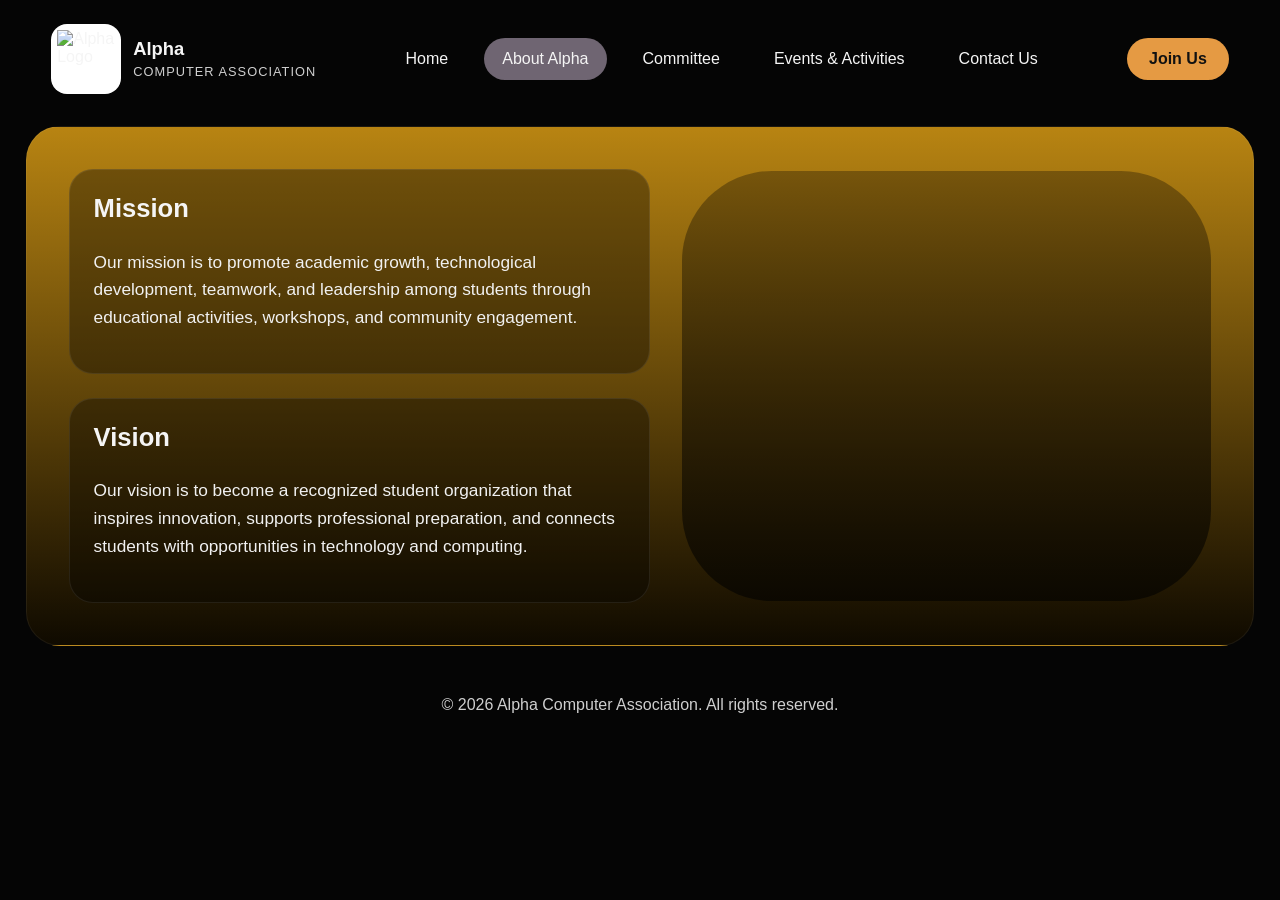
==== about.html @ 5d8e3658 "Move files to root for GitHub Pages" ====
<!DOCTYPE html>
<html lang="en">

<head>
    <meta charset="UTF-8" />
    <meta name="viewport" content="width=device-width, initial-scale=1.0" />
    <title>Alpha Computer Association | About</title>
    <link rel="stylesheet" href="style.css" />
</head>

<body>
    <header class="site-header">
        <div class="container navbar">
            <div class="brand">
                <div class="logo-box">
                    <img src="images/alpha-logo.jpg" alt="Alpha Logo" />
                </div>
                <div class="brand-text">
                    <h1>Alpha</h1>
                    <p>Computer Association</p>
                </div>
            </div>

            <nav class="nav-links">
                <a href="index.html">Home</a>
                <a href="about.html">About Alpha</a>
                <a href="committee.html">Committee</a>
                <a href="events.html">Events & Activities</a>
                <a href="contact.html">Contact Us</a>
            </nav>

            <a class="join-btn" href="contact.html">Join Us</a>
        </div>
    </header>

    <main>
        <section class="content-card">
            <div class="two-col">
                <div class="mission-grid">
                    <div class="mission-box">
                        <h3>Mission</h3>
                        <p>
                            Our mission is to promote academic growth, technological
                            development, teamwork, and leadership among students through
                            educational activities, workshops, and community engagement.
                        </p>
                    </div>

                    <div class="mission-box">
                        <h3>Vision</h3>
                        <p>
                            Our vision is to become a recognized student organization that
                            inspires innovation, supports professional preparation, and
                            connects students with opportunities in technology and computing.
                        </p>
                    </div>
                </div>

                <div class="feature-image"></div>
            </div>
        </section>
    </main>

    <footer class="site-footer">
        <div class="container">
            <p>© 2026 Alpha Computer Association. All rights reserved.</p>
        </div>
    </footer>

    <script src="script.js"></script>
</body>

</html>
---- style.css ----
:root {
  --bg: #050505;
  --panel: #111111;
  --panel-soft: #1a1a1a;
  --gold: #b88412;
  --gold-soft: #e59a43;
  --text: #f5f5f5;
  --muted: #cfcfcf;
  --accent: #6f6572;
  --border: rgba(255, 255, 255, 0.08);
}

* {
  box-sizing: border-box;
}

html {
  scroll-behavior: smooth;
}

body {
  margin: 0;
  font-family: Arial, Helvetica, sans-serif;
  background: var(--bg);
  color: var(--text);
}

a {
  color: inherit;
  text-decoration: none;
}

img {
  max-width: 100%;
  display: block;
}

.container {
  width: min(1200px, 92%);
  margin: 0 auto;
}

.site-header {
  padding: 24px 0 10px;
}

.navbar {
  display: flex;
  align-items: center;
  justify-content: space-between;
  gap: 24px;
  flex-wrap: wrap;
}

.brand {
  display: flex;
  align-items: center;
  gap: 12px;
}

.logo-box {
  width: 70px;
  height: 70px;
  border-radius: 16px;
  background: #fff;
  display: grid;
  place-items: center;
  overflow: hidden;
  padding: 6px;
}

.logo-box img {
  width: 100%;
  height: 100%;
  object-fit: contain;
}

.brand-text h1 {
  margin: 0;
  font-size: 1.15rem;
  line-height: 1.1;
}

.brand-text p {
  margin: 4px 0 0;
  color: var(--muted);
  font-size: 0.8rem;
  letter-spacing: 0.08em;
  text-transform: uppercase;
}

.nav-links {
  display: flex;
  align-items: center;
  gap: 18px;
  flex-wrap: wrap;
}

.nav-links a {
  padding: 12px 18px;
  border-radius: 999px;
  transition: 0.25s ease;
}

.nav-links a:hover,
.nav-links a.active {
  background: var(--accent);
}

.join-btn {
  padding: 12px 22px;
  border-radius: 999px;
  background: var(--gold-soft);
  color: #111;
  font-weight: bold;
}

.hero-card,
.content-card,
.form-card {
  width: min(1240px, 96%);
  margin: 22px auto 0;
  background: linear-gradient(180deg, var(--gold), #0f0a00 100%);
  border-radius: 34px;
  padding: 42px;
  border: 1px solid rgba(255,255,255,0.06);
}

.hero-grid,
.two-col {
  display: grid;
  grid-template-columns: 1.1fr 1fr;
  gap: 32px;
  align-items: center;
}

.hero-copy h2,
.page-title,
.section-title,
.card-title {
  font-size: clamp(2rem, 4vw, 3.4rem);
  margin: 0 0 18px;
}

.hero-copy p,
.lead,
.event-card p,
.contact-info p,
.mission-box p {
  color: #f1f1f1;
  line-height: 1.6;
  font-size: 1.08rem;
}

.hero-actions {
  margin-top: 28px;
  display: flex;
  gap: 12px;
  flex-wrap: wrap;
}

.primary-btn,
.secondary-btn {
  padding: 14px 24px;
  border-radius: 999px;
  font-weight: 700;
  display: inline-block;
}

.primary-btn {
  background: var(--gold-soft);
  color: #111;
}

.secondary-btn {
  border: 1px solid rgba(255,255,255,0.18);
  color: #fff;
}

.hero-image,
.feature-image {
  min-height: 430px;
  border-radius: 90px;
  background:
    linear-gradient(rgba(0,0,0,0.3), rgba(0,0,0,0.6)),
    url("https://images.unsplash.com/photo-1516321318423-f06f85e504b3?auto=format&fit=crop&w=1200&q=80")
    center/cover no-repeat;
}

.page-section {
  padding: 40px 0 10px;
}

.mission-grid {
  display: grid;
  gap: 24px;
}

.mission-box {
  background: rgba(0,0,0,0.35);
  border: 1px solid rgba(255,255,255,0.08);
  padding: 24px;
  border-radius: 24px;
}

.mission-box h3 {
  margin-top: 0;
  font-size: 1.6rem;
}

.committee-title-wrap {
  text-align: center;
  margin-bottom: 26px;
}

.committee-chip {
  display: inline-block;
  background: var(--accent);
  padding: 14px 28px;
  border-radius: 999px;
  font-size: 1.8rem;
}

.committee-grid {
  display: grid;
  grid-template-columns: repeat(auto-fit, minmax(260px, 1fr));
  gap: 28px;
  justify-items: center;
}

.member-card {
  background: #e99844;
  border-radius: 28px;
  padding: 22px;
  text-align: center;
  color: #fff;
  width: 260px;
}

.member-card h3 {
  margin: 12px 0 14px;
  font-size: 1.3rem;
}

.avatar {
  width: 140px;
  height: 180px;
  margin: 0 auto 20px;
  border-radius: 999px;
  background:
    linear-gradient(rgba(255,255,255,0.06), rgba(255,255,255,0.02)),
    url("https://images.unsplash.com/photo-1494790108377-be9c29b29330?auto=format&fit=crop&w=800&q=80")
    center/cover no-repeat;
  border: 6px solid rgba(255,255,255,0.25);
}

.member-role {
  background: #6f6572;
  border-radius: 999px;
  padding: 12px 16px;
  font-size: 1.2rem;
}

.events-grid {
  display: grid;
  grid-template-columns: repeat(2, 1fr);
  gap: 36px;
}

.event-card {
  padding: 10px;
}

.event-image {
  height: 310px;
  border-radius: 80px;
  background:
    linear-gradient(rgba(0,0,0,0.2), rgba(0,0,0,0.5)),
    url("https://images.unsplash.com/photo-1516321497487-e288fb19713f?auto=format&fit=crop&w=1200&q=80")
    center/cover no-repeat;
  margin-bottom: 24px;
}

.event-card h3 {
  font-size: 2.1rem;
  margin-bottom: 14px;
}

.contact-grid {
  display: grid;
  grid-template-columns: 1fr 1fr;
  gap: 34px;
}

.form-card {
  background: linear-gradient(180deg, #0d0d0d, #111);
}

.form-card label {
  display: block;
  margin-bottom: 8px;
  font-weight: bold;
}

.form-card input,
.form-card textarea {
  width: 100%;
  padding: 14px 16px;
  margin-bottom: 18px;
  border-radius: 14px;
  border: 1px solid var(--border);
  background: #1a1a1a;
  color: #fff;
}

.form-card textarea {
  min-height: 140px;
  resize: vertical;
}

.form-card button {
  padding: 14px 24px;
  border: none;
  border-radius: 999px;
  background: var(--gold-soft);
  color: #111;
  font-weight: bold;
  cursor: pointer;
}

.contact-info {
  padding: 20px 8px;
}

.contact-info h2 {
  margin-top: 0;
  font-size: 2.5rem;
}

.site-footer {
  padding: 34px 0 50px;
  text-align: center;
  color: var(--muted);
}

@media (max-width: 980px) {
  .hero-grid,
  .two-col,
  .contact-grid,
  .events-grid,
  .committee-grid {
    grid-template-columns: 1fr;
  }

  .hero-card,
  .content-card,
  .form-card {
    padding: 26px;
  }

  .hero-image,
  .feature-image {
    min-height: 320px;
    border-radius: 40px;
  }

  .committee-grid {
    gap: 20px;
  }
}

@media (max-width: 640px) {
  .navbar {
    justify-content: center;
  }

  .nav-links {
    justify-content: center;
  }

  .page-title,
  .hero-copy h2,
  .section-title,
  .card-title {
    font-size: 2rem;
  }

  .committee-chip {
    font-size: 1.3rem;
  }
}
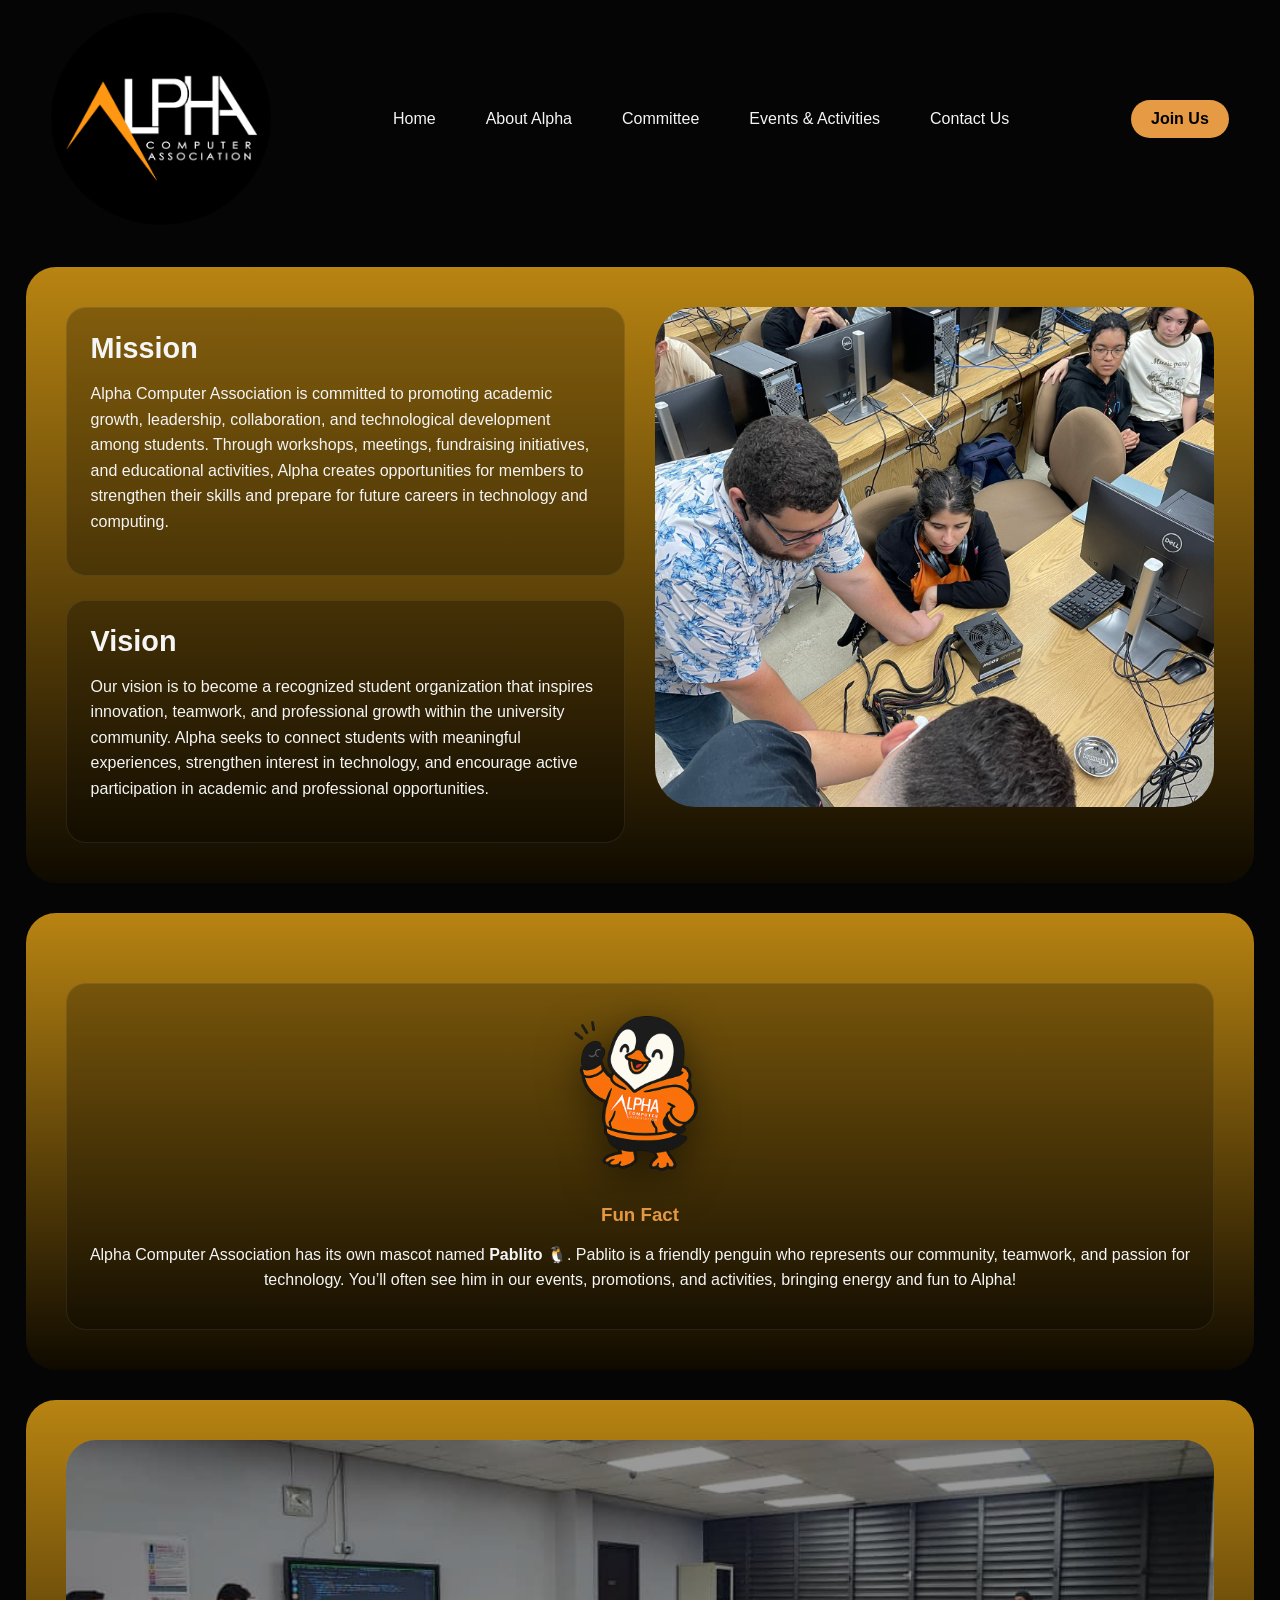
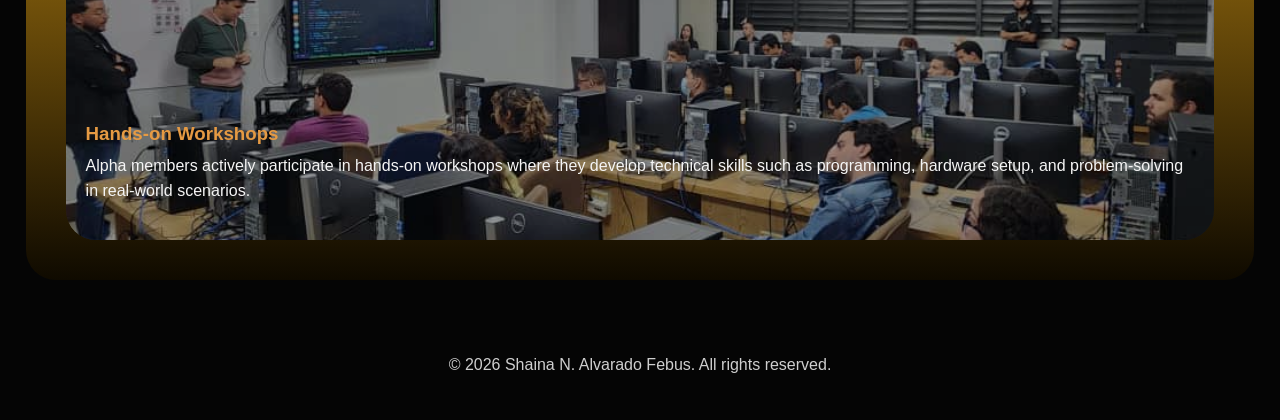
==== commit cc4d1923: "Update Alpha website: improved layout, fixed events display, added real images, enhanced About secti" ====
--- a/about.html
+++ b/about.html
@@ -1,26 +1,34 @@
+<!--
+    ABOUT PAGE - Alpha Computer Association
+    ======================================
+    This page provides information about Alpha Computer Association's mission, vision,
+    and features the organization's mascot Pablito. It includes sections for:
+    - Mission and Vision statements
+    - Fun fact about the mascot
+    - Featured image with caption about workshops
+-->
 <!DOCTYPE html>
 <html lang="en">
 
 <head>
+    <!-- Meta tags for character encoding, viewport, and page title -->
     <meta charset="UTF-8" />
     <meta name="viewport" content="width=device-width, initial-scale=1.0" />
     <title>Alpha Computer Association | About</title>
+    <!-- Link to external stylesheet -->
     <link rel="stylesheet" href="style.css" />
 </head>
 
 <body>
+    <!-- Site header with navigation -->
     <header class="site-header">
         <div class="container navbar">
+            <!-- Organization logo -->
             <div class="brand">
-                <div class="logo-box">
-                    <img src="images/alpha-logo.jpg" alt="Alpha Logo" />
-                </div>
-                <div class="brand-text">
-                    <h1>Alpha</h1>
-                    <p>Computer Association</p>
-                </div>
+                <img src="images/alpha-logo.png" class="logo" alt="Alpha Logo" />
             </div>
 
+            <!-- Main navigation menu -->
             <nav class="nav-links">
                 <a href="index.html">Home</a>
                 <a href="about.html">About Alpha</a>
@@ -29,20 +37,30 @@
                 <a href="contact.html">Contact Us</a>
             </nav>
 
-            <a class="join-btn" href="contact.html">Join Us</a>
+            <!-- Call-to-action button for joining -->
+            <a class="join-btn" href="join.html">Join Us</a>
         </div>
     </header>
 
+    <!-- Main content area -->
     <main>
+
+        <!-- 🔹 SECTION 1: Mission & Vision -->
+        <!-- Two-column section displaying mission and vision statements with featured image -->
         <section class="content-card">
             <div class="two-col">
+
+                <!-- Mission and vision boxes -->
                 <div class="mission-grid">
                     <div class="mission-box">
                         <h3>Mission</h3>
                         <p>
-                            Our mission is to promote academic growth, technological
-                            development, teamwork, and leadership among students through
-                            educational activities, workshops, and community engagement.
+                            Alpha Computer Association is committed to promoting academic
+                            growth, leadership, collaboration, and technological development
+                            among students. Through workshops, meetings, fundraising
+                            initiatives, and educational activities, Alpha creates opportunities
+                            for members to strengthen their skills and prepare for future careers
+                            in technology and computing.
                         </p>
                     </div>
 
@@ -50,23 +68,68 @@
                         <h3>Vision</h3>
                         <p>
                             Our vision is to become a recognized student organization that
-                            inspires innovation, supports professional preparation, and
-                            connects students with opportunities in technology and computing.
+                            inspires innovation, teamwork, and professional growth within the
+                            university community. Alpha seeks to connect students with meaningful
+                            experiences, strengthen interest in technology, and encourage active
+                            participation in academic and professional opportunities.
                         </p>
                     </div>
                 </div>
 
-                <div class="feature-image"></div>
+                <!-- Featured image of Alpha activity -->
+                <div class="feature-image">
+                    <img src="images/alpha-activity.jpeg" alt="Alpha Computer Association activity" />
+                </div>
+
             </div>
         </section>
+
+        <!-- 🔹 SECTION 2: Fun Fact (Pablito) -->
+        <!-- Section featuring the organization's mascot with fun fact -->
+        <section class="content-card">
+            <div class="fun-fact">
+
+                <!-- Mascot image -->
+                <img src="images/pablito.png" alt="Pablito Mascot" class="pablito-img">
+
+                <h3>Fun Fact</h3>
+                <p>
+                    Alpha Computer Association has its own mascot named <strong>Pablito</strong> 🐧.
+                    Pablito is a friendly penguin who represents our community, teamwork, and
+                    passion for technology. You’ll often see him in our events, promotions,
+                    and activities, bringing energy and fun to Alpha!
+                </p>
+
+            </div>
+        </section>
+
+        <!-- 🔹 SECTION 3: Extra Image -->
+        <!-- Section with overlay image and caption about workshops -->
+        <section class="content-card">
+            <div class="extra-image">
+                <img src="images/alpha-event.jpeg" alt="Alpha workshop or event">
+                <!-- Caption overlay on the image -->
+                <div class="image-caption">
+                    <h3>Hands-on Workshops</h3>
+                    <p>
+                        Alpha members actively participate in hands-on workshops where they
+                        develop technical skills such as programming, hardware setup, and
+                        problem-solving in real-world scenarios.
+                    </p>
+                </div>
+            </div>
+        </section>
+
     </main>
 
+    <!-- Site footer with copyright information -->
     <footer class="site-footer">
         <div class="container">
-            <p>© 2026 Alpha Computer Association. All rights reserved.</p>
+            <p>© 2026 Shaina N. Alvarado Febus. All rights reserved.</p>
         </div>
     </footer>
 
+    <!-- Link to external JavaScript file -->
     <script src="script.js"></script>
 </body>
 
--- a/style.css
+++ b/style.css
@@ -1,23 +1,46 @@
+/* ===== VARIABLES ===== */
+/* Define custom CSS properties (variables) for consistent theming across the site */
 :root {
-  --bg: #050505;
-  --panel: #111111;
-  --panel-soft: #1a1a1a;
-  --gold: #b88412;
-  --gold-soft: #e59a43;
-  --text: #f5f5f5;
-  --muted: #cfcfcf;
-  --accent: #6f6572;
-  --border: rgba(255, 255, 255, 0.08);
-}
-
+  --bg: #050505; /* Dark background color for the body */
+  --panel: #111111; /* Slightly lighter panel background */
+  --gold: #b88412; /* Primary gold color for accents */
+  --gold-soft: #e59a43; /* Softer gold for buttons and highlights */
+  --text: #f5f5f5; /* Light text color */
+  --muted: #cfcfcf; /* Muted text color for secondary content */
+  --accent: #6f6572; /* Accent color for hover states */
+  --border: rgba(255, 255, 255, 0.08); /* Subtle border color */
+}
+
+/* ===== PAGE TITLE ===== */
+/* Styles for the main title on each page */
+.page-title {
+  text-align: center;
+  font-size: 2.8rem;
+  font-weight: bold;
+  margin-bottom: 40px; /* espacio entre título y fotos */
+  margin-top: 10px;
+  color: var(--text);
+}
+
+/* opcional: si quieres que resalte más */
+/* Decorative underline for the page title */
+.page-title::after {
+  content: "";
+  display: block;
+  width: 80px;
+  height: 4px;
+  background: var(--gold-soft);
+  margin: 12px auto 0;
+  border-radius: 999px;
+}
+
+/* ===== RESET ===== */
+/* Basic CSS reset to ensure consistent box-sizing and remove default margins/padding */
 * {
   box-sizing: border-box;
 }
 
-html {
-  scroll-behavior: smooth;
-}
-
+/* Global body styles */
 body {
   margin: 0;
   font-family: Arial, Helvetica, sans-serif;
@@ -25,367 +48,533 @@
   color: var(--text);
 }
 
+/* Remove default link decorations and inherit color */
 a {
+  text-decoration: none;
   color: inherit;
-  text-decoration: none;
-}
-
+}
+
+/* Ensure images are responsive and block-level */
 img {
   max-width: 100%;
   display: block;
 }
 
+/* ===== LAYOUT ===== */
+/* Container class for centering content with max width */
 .container {
   width: min(1200px, 92%);
   margin: 0 auto;
 }
 
+/* ===== NAVBAR ===== */
+/* Header section padding */
 .site-header {
-  padding: 24px 0 10px;
-}
-
+  padding: 12px 0;
+}
+
+/* Flexbox navbar layout */
 .navbar {
   display: flex;
   align-items: center;
   justify-content: space-between;
-  gap: 24px;
-  flex-wrap: wrap;
-}
-
-.brand {
-  display: flex;
-  align-items: center;
-  gap: 12px;
-}
-
-.logo-box {
-  width: 70px;
-  height: 70px;
-  border-radius: 16px;
-  background: #fff;
-  display: grid;
-  place-items: center;
-  overflow: hidden;
-  padding: 6px;
-}
-
-.logo-box img {
-  width: 100%;
-  height: 100%;
-  object-fit: contain;
-}
-
-.brand-text h1 {
-  margin: 0;
-  font-size: 1.15rem;
-  line-height: 1.1;
-}
-
-.brand-text p {
-  margin: 4px 0 0;
-  color: var(--muted);
-  font-size: 0.8rem;
-  letter-spacing: 0.08em;
-  text-transform: uppercase;
-}
-
+  min-height: 100px;
+  gap: 20px;
+}
+
+/* Logo styling with hover effect */
+.logo {
+  width: 220px;
+  transition: 0.3s;
+}
+
+.logo:hover {
+  transform: scale(1.05);
+}
+
+/* Navigation links container */
 .nav-links {
   display: flex;
-  align-items: center;
   gap: 18px;
   flex-wrap: wrap;
 }
 
+/* Individual nav link styles */
 .nav-links a {
-  padding: 12px 18px;
-  border-radius: 999px;
-  transition: 0.25s ease;
-}
-
-.nav-links a:hover,
-.nav-links a.active {
+  padding: 10px 16px;
+  border-radius: 999px;
+}
+
+.nav-links a:hover {
   background: var(--accent);
 }
 
+/* Join button styling */
 .join-btn {
+  padding: 10px 20px;
+  border-radius: 999px;
+  background: var(--gold-soft);
+  color: black;
+  font-weight: bold;
+}
+
+/* ===== HERO CARD ===== */
+/* Main hero section container with gradient background */
+.hero-card {
+  width: min(1240px, 96%);
+  margin: 30px auto;
+  padding: 40px;
+  border-radius: 30px;
+  background: linear-gradient(180deg, var(--gold), #0f0a00);
+}
+
+/* Grid layout for hero content and image */
+.hero-grid {
+  display: grid;
+  grid-template-columns: 1.1fr 1fr;
+  gap: 40px;
+  align-items: center;
+}
+
+/* Hero text content */
+.hero-copy h2 {
+  font-size: 3rem;
+  margin-bottom: 20px;
+}
+
+.hero-copy p {
+  line-height: 1.6;
+  color: #f1f1f1;
+}
+
+/* ===== BOTONES ===== */
+/* Container for hero action buttons */
+.hero-actions {
+  margin-top: 20px;
+}
+
+/* Primary button style */
+.primary-btn {
+  background: var(--gold-soft);
   padding: 12px 22px;
   border-radius: 999px;
-  background: var(--gold-soft);
-  color: #111;
+  color: black;
   font-weight: bold;
 }
 
-.hero-card,
-.content-card,
-.form-card {
+/* Secondary button style */
+.secondary-btn {
+  border: 1px solid white;
+  padding: 12px 22px;
+  border-radius: 999px;
+  margin-left: 10px;
+}
+
+/* ===== HERO IMAGE ===== */
+/* Hero image container with fixed height and rounded corners */
+.hero-image {
+  height: 420px;
+  border-radius: 40px;
+  overflow: hidden;
+  position: relative;
+}
+
+/* Image styling within hero container */
+.hero-image img {
+  width: 100%;
+  height: 100%;
+  object-fit: cover;
+}
+
+/* Overlay for darkening the hero image */
+.hero-image::after {
+  content: "";
+  position: absolute;
+  inset: 0;
+  background: rgba(0, 0, 0, 0.25);
+}
+
+/* ===== ABOUT ===== */
+/* Content card container for about section */
+.content-card {
   width: min(1240px, 96%);
-  margin: 22px auto 0;
-  background: linear-gradient(180deg, var(--gold), #0f0a00 100%);
-  border-radius: 34px;
-  padding: 42px;
-  border: 1px solid rgba(255,255,255,0.06);
-}
-
-.hero-grid,
+  margin: 30px auto;
+  padding: 40px;
+  border-radius: 30px;
+  background: linear-gradient(180deg, var(--gold), #0f0a00);
+}
+
+/* Two-column grid layout */
 .two-col {
   display: grid;
-  grid-template-columns: 1.1fr 1fr;
-  gap: 32px;
-  align-items: center;
-}
-
-.hero-copy h2,
-.page-title,
-.section-title,
-.card-title {
-  font-size: clamp(2rem, 4vw, 3.4rem);
-  margin: 0 0 18px;
-}
-
-.hero-copy p,
-.lead,
-.event-card p,
-.contact-info p,
-.mission-box p {
-  color: #f1f1f1;
-  line-height: 1.6;
-  font-size: 1.08rem;
-}
-
-.hero-actions {
-  margin-top: 28px;
-  display: flex;
-  gap: 12px;
-  flex-wrap: wrap;
-}
-
-.primary-btn,
-.secondary-btn {
-  padding: 14px 24px;
-  border-radius: 999px;
-  font-weight: 700;
-  display: inline-block;
-}
-
-.primary-btn {
-  background: var(--gold-soft);
-  color: #111;
-}
-
-.secondary-btn {
-  border: 1px solid rgba(255,255,255,0.18);
-  color: #fff;
-}
-
-.hero-image,
-.feature-image {
-  min-height: 430px;
-  border-radius: 90px;
-  background:
-    linear-gradient(rgba(0,0,0,0.3), rgba(0,0,0,0.6)),
-    url("https://images.unsplash.com/photo-1516321318423-f06f85e504b3?auto=format&fit=crop&w=1200&q=80")
-    center/cover no-repeat;
-}
-
-.page-section {
-  padding: 40px 0 10px;
-}
-
+  grid-template-columns: 1fr 1fr;
+  gap: 30px;
+  align-items: stretch;
+}
+
+/* Grid for mission boxes */
 .mission-grid {
   display: grid;
   gap: 24px;
 }
 
+/* Individual mission box styling */
 .mission-box {
-  background: rgba(0,0,0,0.35);
-  border: 1px solid rgba(255,255,255,0.08);
+  background: rgba(0, 0, 0, 0.25);
+  border: 1px solid rgba(255, 255, 255, 0.08);
+  border-radius: 20px;
   padding: 24px;
-  border-radius: 24px;
 }
 
 .mission-box h3 {
   margin-top: 0;
-  font-size: 1.6rem;
-}
-
-.committee-title-wrap {
+  margin-bottom: 12px;
+  color: var(--text);
+  font-size: 1.8rem;
+}
+
+.mission-box p {
+  line-height: 1.6;
+  color: #f5f5f5;
+}
+
+/* Feature image container */
+.feature-image {
+  height: 500px;
+  border-radius: 40px;
+  overflow: hidden;
+  position: relative;
+  background: rgba(0, 0, 0, 0.15);
+}
+
+.feature-image img {
+  width: 100%;
+  height: 100%;
+  object-fit: cover;
+  display: block;
+}
+
+/* Fun fact section styling */
+.fun-fact {
+  margin-top: 30px;
+  padding: 20px;
+  border-radius: 20px;
+  background: rgba(0, 0, 0, 0.25);
+  border: 1px solid rgba(255, 255, 255, 0.08);
   text-align: center;
-  margin-bottom: 26px;
-}
-
-.committee-chip {
-  display: inline-block;
-  background: var(--accent);
-  padding: 14px 28px;
-  border-radius: 999px;
-  font-size: 1.8rem;
-}
-
+}
+
+.fun-fact h3 {
+  color: var(--gold-soft);
+  margin-bottom: 10px;
+}
+
+.fun-fact p {
+  line-height: 1.6;
+  color: #f5f5f5;
+}
+
+/* Pablito image styling with hover effect */
+.pablito-img {
+  width: 180px;
+  margin: 0 auto 20px;
+  display: block;
+  filter: drop-shadow(0 10px 20px rgba(0, 0, 0, 0.5));
+  transition: transform 0.3s ease;
+}
+
+.pablito-img:hover {
+  transform: scale(1.05);
+}
+
+/* Extra image container with overlay */
+.extra-image {
+  position: relative;
+  border-radius: 30px;
+  overflow: hidden;
+}
+
+.extra-image img {
+  width: 100%;
+  height: 400px;
+  object-fit: cover;
+}
+
+.extra-image::after {
+  content: "";
+  position: absolute;
+  inset: 0;
+  background: rgba(0, 0, 0, 0.4);
+}
+
+/* Image caption overlay */
+.image-caption {
+  position: absolute;
+  bottom: 20px;
+  left: 20px;
+  right: 20px;
+  z-index: 2;
+}
+
+.image-caption h3 {
+  margin: 0;
+  color: var(--gold-soft);
+}
+
+.image-caption p {
+  margin-top: 8px;
+  color: #f5f5f5;
+  line-height: 1.6;
+}
+
+/* ===== CONTACT ===== */
+/* Grid layout for contact section */
+.contact-grid {
+  display: grid;
+  grid-template-columns: 1fr 1fr;
+  gap: 40px;
+  align-items: start;
+  margin-top: 40px;
+}
+
+/* Contact information styling */
+.contact-info h2 {
+  font-size: 2.5rem;
+  margin-bottom: 20px;
+}
+
+.contact-info p {
+  line-height: 1.6;
+  margin-bottom: 16px;
+}
+
+/* Override form card margins in contact grid */
+.contact-grid .form-card {
+  margin: 0;     
+  max-width: 100%; 
+}
+
+/* ===== COMMITTEE ===== */
+/* Grid layout for committee members */
 .committee-grid {
   display: grid;
   grid-template-columns: repeat(auto-fit, minmax(260px, 1fr));
-  gap: 28px;
+  gap: 30px;
   justify-items: center;
-}
-
+  margin-top: 30px;
+}
+
+/* Individual member card styling */
 .member-card {
   background: #e99844;
-  border-radius: 28px;
-  padding: 22px;
+  padding: 20px;
+  border-radius: 25px;
   text-align: center;
-  color: #fff;
   width: 260px;
 }
 
-.member-card h3 {
-  margin: 12px 0 14px;
-  font-size: 1.3rem;
-}
-
+/* Avatar container */
 .avatar {
   width: 140px;
   height: 180px;
   margin: 0 auto 20px;
-  border-radius: 999px;
-  background:
-    linear-gradient(rgba(255,255,255,0.06), rgba(255,255,255,0.02)),
-    url("https://images.unsplash.com/photo-1494790108377-be9c29b29330?auto=format&fit=crop&w=800&q=80")
-    center/cover no-repeat;
-  border: 6px solid rgba(255,255,255,0.25);
-}
-
+  border-radius: 20px;
+  overflow: hidden;
+}
+
+.avatar img {
+  width: 100%;
+  height: 100%;
+  object-fit: cover;
+}
+
+/* Member role badge */
 .member-role {
   background: #6f6572;
   border-radius: 999px;
-  padding: 12px 16px;
-  font-size: 1.2rem;
-}
-
-.events-grid {
+  padding: 10px;
+}
+
+/* ===== EVENTS ===== */
+/* Grid layout for events */
+.real-events-grid {
   display: grid;
-  grid-template-columns: repeat(2, 1fr);
-  gap: 36px;
-}
-
-.event-card {
-  padding: 10px;
-}
-
-.event-image {
-  height: 310px;
-  border-radius: 80px;
-  background:
-    linear-gradient(rgba(0,0,0,0.2), rgba(0,0,0,0.5)),
-    url("https://images.unsplash.com/photo-1516321497487-e288fb19713f?auto=format&fit=crop&w=1200&q=80")
-    center/cover no-repeat;
-  margin-bottom: 24px;
-}
-
-.event-card h3 {
-  font-size: 2.1rem;
-  margin-bottom: 14px;
-}
-
-.contact-grid {
-  display: grid;
-  grid-template-columns: 1fr 1fr;
-  gap: 34px;
-}
-
-.form-card {
-  background: linear-gradient(180deg, #0d0d0d, #111);
-}
-
-.form-card label {
-  display: block;
-  margin-bottom: 8px;
-  font-weight: bold;
-}
-
-.form-card input,
-.form-card textarea {
-  width: 100%;
-  padding: 14px 16px;
-  margin-bottom: 18px;
-  border-radius: 14px;
-  border: 1px solid var(--border);
-  background: #1a1a1a;
-  color: #fff;
-}
-
-.form-card textarea {
-  min-height: 140px;
-  resize: vertical;
-}
-
-.form-card button {
-  padding: 14px 24px;
-  border: none;
-  border-radius: 999px;
-  background: var(--gold-soft);
-  color: #111;
+  grid-template-columns: 1fr;
+  gap: 30px;
+  margin-top: 30px;
+}
+
+/* Individual event card styling */
+.real-event-card {
+  background: rgba(0, 0, 0, 0.2);
+  padding: 20px;
+  border-radius: 24px;
+}
+
+/* Poster wrapper container */
+.poster-wrapper {
+  display: flex;
+  justify-content: center;
+  align-items: center;
+  background: rgba(0, 0, 0, 0.15);
+  border-radius: 20px;
+  padding: 16px;
+}
+
+/* Event poster image styling with hover effect */
+.event-poster {
+  width: auto;
+  max-width: 100%;
+  max-height: 750px;
+  object-fit: contain;
+  border-radius: 20px;
+  cursor: pointer;
+  transition: 0.3s ease;
+  display: block;
+  margin: 0 auto;
+}
+
+.event-poster:hover {
+  transform: scale(1.02);
+}
+
+.real-event-card h3 {
+  margin-top: 18px;
+  margin-bottom: 10px;
+}
+
+.real-event-card p {
+  line-height: 1.6;
+  color: #f5f5f5;
+}
+
+/* ===== MODAL ===== */
+/* Modal overlay background */
+.modal {
+  display: none;
+  position: fixed;
+  z-index: 9999;
+  padding-top: 40px;
+  left: 0;
+  top: 0;
+  width: 100%;
+  height: 100%;
+  background-color: rgba(0, 0, 0, 0.9);
+}
+
+/* Modal content container */
+.modal-content {
+  margin: auto;
+  display: block;
+  max-width: 85%;
+  max-height: 85%;
+  border-radius: 20px;
+}
+
+/* Close button for modal */
+.close {
+  position: absolute;
+  top: 18px;
+  right: 35px;
+  color: white;
+  font-size: 40px;
   font-weight: bold;
   cursor: pointer;
 }
 
-.contact-info {
-  padding: 20px 8px;
-}
-
-.contact-info h2 {
-  margin-top: 0;
-  font-size: 2.5rem;
-}
-
+/* ===== FORM ===== */
+/* Form card container */
+.form-card {
+  background: #121212;
+  padding: 40px;
+  border-radius: 20px;
+  max-width: 800px;
+  margin: 40px auto;
+}
+
+/* Form label styling */
+.form-card label {
+  display: block;
+  margin-top: 20px;
+  margin-bottom: 8px;
+}
+
+/* Form input, select, and textarea styling */
+.form-card input,
+.form-card select,
+.form-card textarea {
+  width: 100%;
+  padding: 14px;
+  border-radius: 12px;
+  border: 1px solid #2a2a2a;
+  background: #1a1a1a;
+  color: white;
+}
+
+.form-card select {
+  margin-bottom: 25px;
+}
+
+.form-card textarea {
+  min-height: 120px;
+}
+
+/* Form submit button */
+.form-card button {
+  margin-top: 20px;
+  padding: 14px;
+  width: 100%;
+  border-radius: 999px;
+  background: var(--gold-soft);
+  border: none;
+  font-weight: bold;
+  cursor: pointer;
+}
+
+/* Lead text styling */
+.lead {
+  text-align: center;
+  max-width: 700px;
+  margin: 0 auto 30px;
+  color: var(--muted);
+  line-height: 1.6;
+}
+
+/* ===== FOOTER ===== */
+/* Site footer styling */
 .site-footer {
-  padding: 34px 0 50px;
   text-align: center;
+  padding: 30px;
   color: var(--muted);
 }
 
-@media (max-width: 980px) {
+/* ===== RESPONSIVE ===== */
+/* Media queries for responsive design on screens smaller than 900px */
+@media (max-width: 900px) {
   .hero-grid,
-  .two-col,
-  .contact-grid,
-  .events-grid,
-  .committee-grid {
+  .two-col {
     grid-template-columns: 1fr;
   }
 
-  .hero-card,
-  .content-card,
-  .form-card {
-    padding: 26px;
+  .logo {
+    width: 160px;
   }
 
-  .hero-image,
-  .feature-image {
-    min-height: 320px;
-    border-radius: 40px;
-  }
-
-  .committee-grid {
-    gap: 20px;
-  }
-}
-
-@media (max-width: 640px) {
-  .navbar {
-    justify-content: center;
-  }
-
-  .nav-links {
-    justify-content: center;
-  }
-
-  .page-title,
-  .hero-copy h2,
-  .section-title,
-  .card-title {
+  .hero-copy h2 {
     font-size: 2rem;
   }
 
-  .committee-chip {
-    font-size: 1.3rem;
+  .feature-image,
+  .hero-image {
+    height: 320px;
+  }
+
+  .extra-image img {
+    height: 280px;
+  }
+
+  .modal-content {
+    max-width: 95%;
+    max-height: 80%;
   }
 }
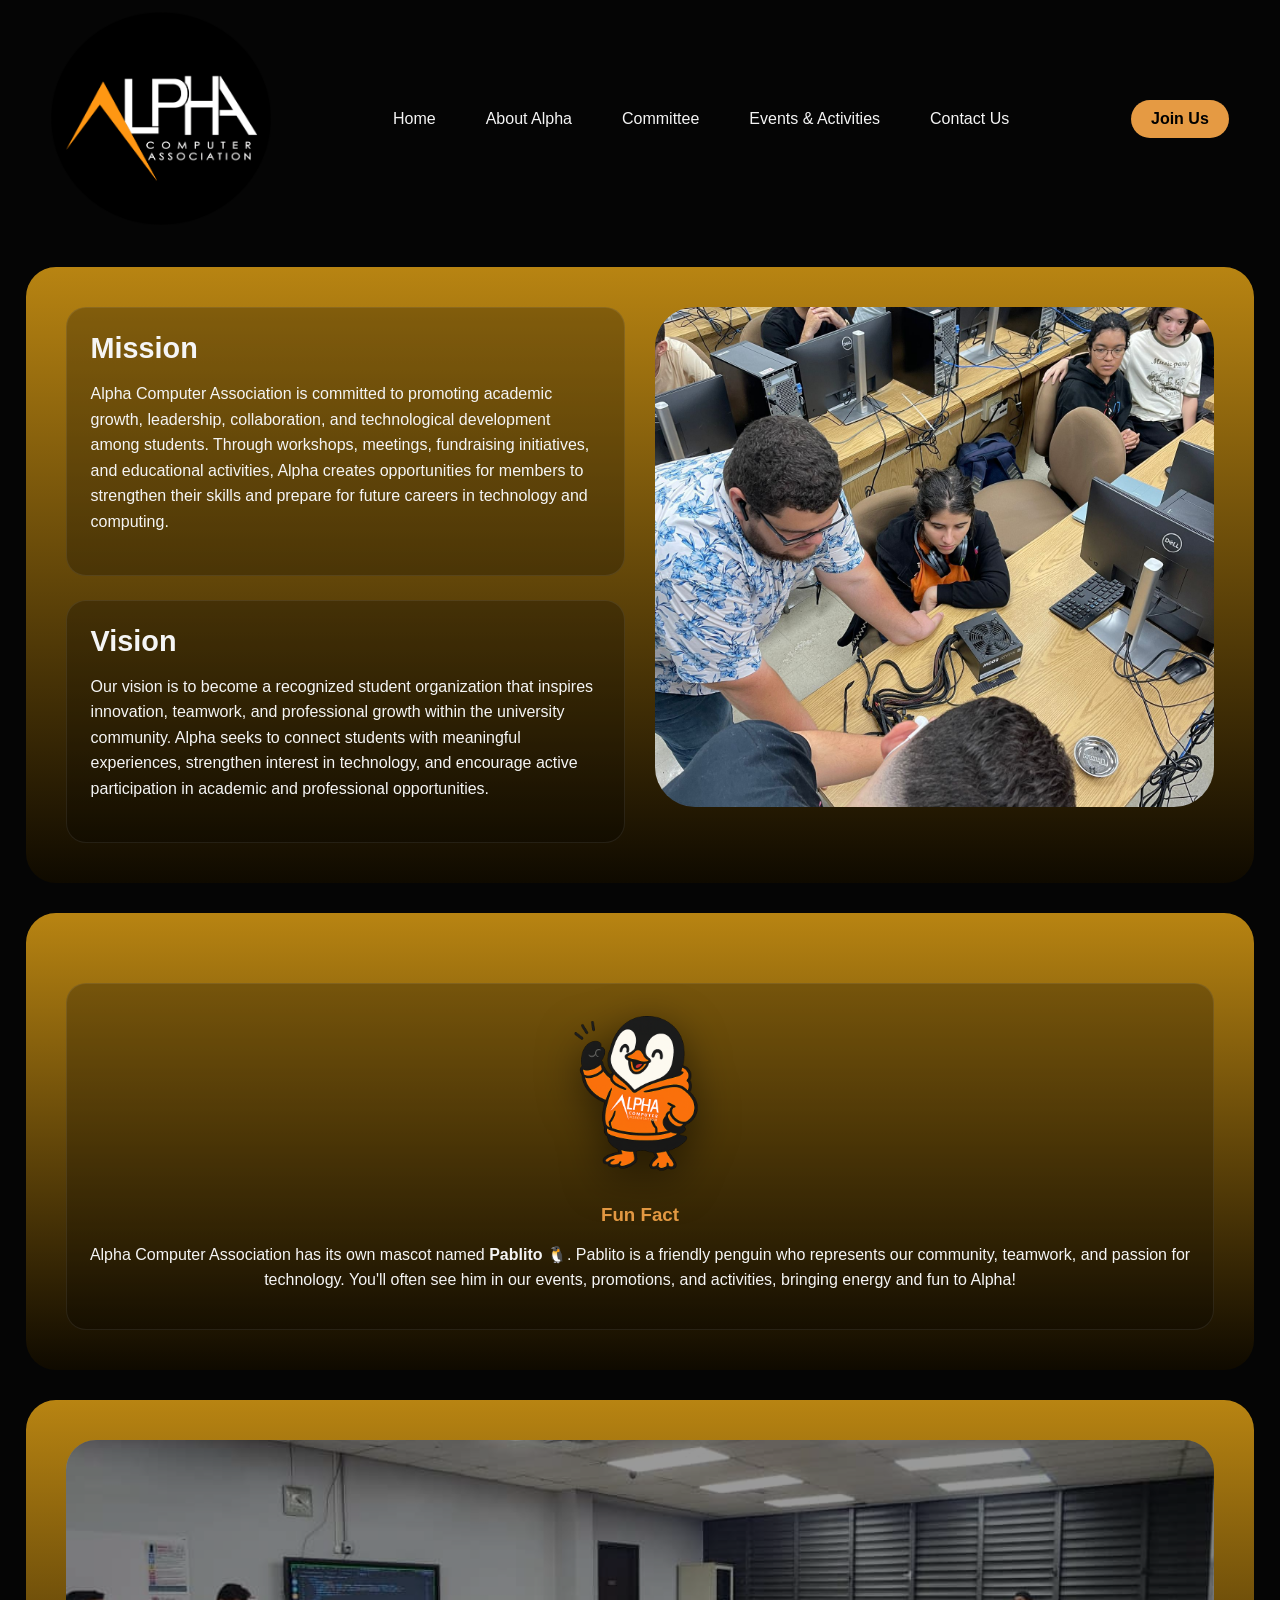
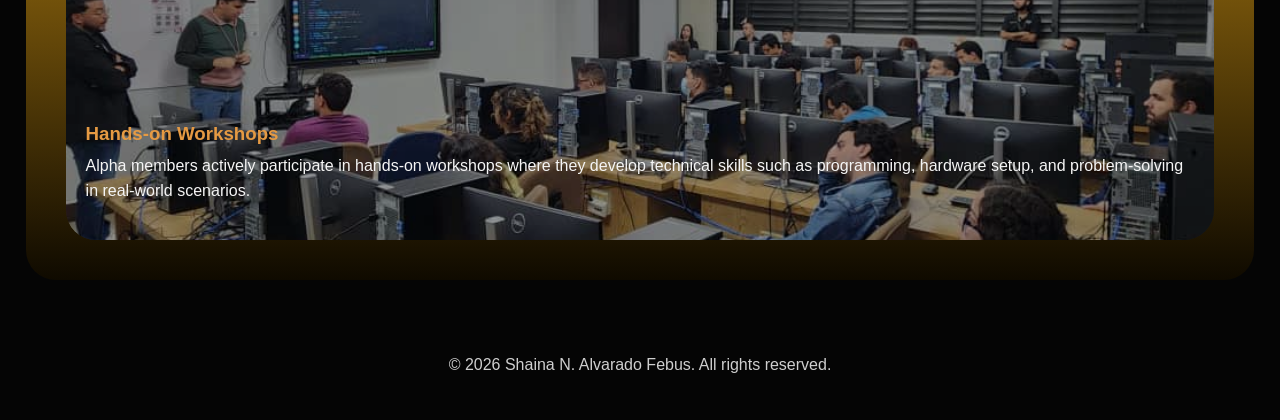
==== commit ee8dbaa6: "Added documentation to the documents" ====
--- a/about.html
+++ b/about.html
@@ -1,34 +1,32 @@
 <!--
     ABOUT PAGE - Alpha Computer Association
-    ======================================
-    This page provides information about Alpha Computer Association's mission, vision,
-    and features the organization's mascot Pablito. It includes sections for:
-    - Mission and Vision statements
-    - Fun fact about the mascot
-    - Featured image with caption about workshops
+    ========================================
+    This page provides information about the organization's mission, vision, mascot, and activities.
 -->
 <!DOCTYPE html>
 <html lang="en">
 
 <head>
-    <!-- Meta tags for character encoding, viewport, and page title -->
-    <meta charset="UTF-8" />
-    <meta name="viewport" content="width=device-width, initial-scale=1.0" />
+    <!-- Essential meta tags for character encoding and responsive design -->
+    <meta charset="UTF-8">
+    <meta name="viewport" content="width=device-width, initial-scale=1.0">
+    <meta name="description" content="Learn about Alpha Computer Association's mission, vision, and mascot Pablito. Discover our commitment to technology, leadership, and student growth.">
     <title>Alpha Computer Association | About</title>
+
     <!-- Link to external stylesheet -->
-    <link rel="stylesheet" href="style.css" />
+    <link rel="stylesheet" href="style.css">
 </head>
 
 <body>
-    <!-- Site header with navigation -->
+
+    <!-- Site Header with Navigation -->
     <header class="site-header">
         <div class="container navbar">
-            <!-- Organization logo -->
+
             <div class="brand">
-                <img src="images/alpha-logo.png" class="logo" alt="Alpha Logo" />
+                <img src="images/alpha-logo.png" class="logo" alt="Alpha Logo">
             </div>
 
-            <!-- Main navigation menu -->
             <nav class="nav-links">
                 <a href="index.html">Home</a>
                 <a href="about.html">About Alpha</a>
@@ -37,20 +35,18 @@
                 <a href="contact.html">Contact Us</a>
             </nav>
 
-            <!-- Call-to-action button for joining -->
             <a class="join-btn" href="join.html">Join Us</a>
         </div>
     </header>
 
-    <!-- Main content area -->
+    <!-- Main Content Area -->
     <main>
 
-        <!-- 🔹 SECTION 1: Mission & Vision -->
-        <!-- Two-column section displaying mission and vision statements with featured image -->
+        <!-- Section 1: Mission & Vision with Image -->
         <section class="content-card">
             <div class="two-col">
 
-                <!-- Mission and vision boxes -->
+                <!-- Mission and Vision Boxes -->
                 <div class="mission-grid">
                     <div class="mission-box">
                         <h3>Mission</h3>
@@ -76,39 +72,37 @@
                     </div>
                 </div>
 
-                <!-- Featured image of Alpha activity -->
+                <!-- Feature Image -->
                 <div class="feature-image">
-                    <img src="images/alpha-activity.jpeg" alt="Alpha Computer Association activity" />
+                    <img src="images/alpha-activity.jpeg" alt="Alpha Computer Association activity">
                 </div>
 
             </div>
         </section>
 
-        <!-- 🔹 SECTION 2: Fun Fact (Pablito) -->
-        <!-- Section featuring the organization's mascot with fun fact -->
+        <!-- Section 2: Fun Fact about Mascot -->
         <section class="content-card">
             <div class="fun-fact">
 
-                <!-- Mascot image -->
                 <img src="images/pablito.png" alt="Pablito Mascot" class="pablito-img">
 
                 <h3>Fun Fact</h3>
                 <p>
                     Alpha Computer Association has its own mascot named <strong>Pablito</strong> 🐧.
                     Pablito is a friendly penguin who represents our community, teamwork, and
-                    passion for technology. You’ll often see him in our events, promotions,
+                    passion for technology. You'll often see him in our events, promotions,
                     and activities, bringing energy and fun to Alpha!
                 </p>
 
             </div>
         </section>
 
-        <!-- 🔹 SECTION 3: Extra Image -->
-        <!-- Section with overlay image and caption about workshops -->
+        <!-- Section 3: Extra Image with Caption -->
         <section class="content-card">
             <div class="extra-image">
+
                 <img src="images/alpha-event.jpeg" alt="Alpha workshop or event">
-                <!-- Caption overlay on the image -->
+
                 <div class="image-caption">
                     <h3>Hands-on Workshops</h3>
                     <p>
@@ -117,20 +111,21 @@
                         problem-solving in real-world scenarios.
                     </p>
                 </div>
+
             </div>
         </section>
 
     </main>
 
-    <!-- Site footer with copyright information -->
+    <!-- Site Footer -->
     <footer class="site-footer">
         <div class="container">
             <p>© 2026 Shaina N. Alvarado Febus. All rights reserved.</p>
         </div>
     </footer>
 
-    <!-- Link to external JavaScript file -->
+    <!-- JavaScript for Interactive Features -->
     <script src="script.js"></script>
+
 </body>
-
 </html>
--- a/style.css
+++ b/style.css
@@ -1,4 +1,14 @@
-/* ===== VARIABLES ===== */
+/*
+    Nombre: Shaina N. Alvarado Febus
+    Num. Estudiante: 843-28-5168
+    Curso: COTI 4210 - Desarrollo de Aplicaciones Web
+    Descripción del proyecto: Sitio web para la organización estudiantil Alpha Computer Association, 
+    que incluye páginas de inicio, sobre nosotros, comité, eventos y contacto. El sitio presenta información sobre la misión, 
+    visión, miembros del comité, actividades y un formulario de contacto para los visitantes interesados en unirse o colaborar 
+    con la asociación.
+*/
+
+/* ===== CSS CUSTOM PROPERTIES (VARIABLES) ===== */
 /* Define custom CSS properties (variables) for consistent theming across the site */
 :root {
   --bg: #050505; /* Dark background color for the body */
@@ -11,7 +21,7 @@
   --border: rgba(255, 255, 255, 0.08); /* Subtle border color */
 }
 
-/* ===== PAGE TITLE ===== */
+/* ===== PAGE TITLE STYLING ===== */
 /* Styles for the main title on each page */
 .page-title {
   text-align: center;
@@ -22,7 +32,6 @@
   color: var(--text);
 }
 
-/* opcional: si quieres que resalte más */
 /* Decorative underline for the page title */
 .page-title::after {
   content: "";
@@ -34,7 +43,7 @@
   border-radius: 999px;
 }
 
-/* ===== RESET ===== */
+/* ===== CSS RESET AND GLOBAL STYLES ===== */
 /* Basic CSS reset to ensure consistent box-sizing and remove default margins/padding */
 * {
   box-sizing: border-box;
@@ -60,14 +69,14 @@
   display: block;
 }
 
-/* ===== LAYOUT ===== */
+/* ===== LAYOUT UTILITIES ===== */
 /* Container class for centering content with max width */
 .container {
   width: min(1200px, 92%);
   margin: 0 auto;
 }
 
-/* ===== NAVBAR ===== */
+/* ===== HEADER AND NAVIGATION ===== */
 /* Header section padding */
 .site-header {
   padding: 12px 0;
@@ -118,7 +127,7 @@
   font-weight: bold;
 }
 
-/* ===== HERO CARD ===== */
+/* ===== HERO SECTION ===== */
 /* Main hero section container with gradient background */
 .hero-card {
   width: min(1240px, 96%);
@@ -147,7 +156,7 @@
   color: #f1f1f1;
 }
 
-/* ===== BOTONES ===== */
+/* ===== BUTTON STYLES ===== */
 /* Container for hero action buttons */
 .hero-actions {
   margin-top: 20px;
@@ -194,7 +203,7 @@
   background: rgba(0, 0, 0, 0.25);
 }
 
-/* ===== ABOUT ===== */
+/* ===== ABOUT PAGE STYLES ===== */
 /* Content card container for about section */
 .content-card {
   width: min(1240px, 96%);
@@ -327,7 +336,7 @@
   line-height: 1.6;
 }
 
-/* ===== CONTACT ===== */
+/* ===== CONTACT PAGE STYLES ===== */
 /* Grid layout for contact section */
 .contact-grid {
   display: grid;
@@ -350,11 +359,11 @@
 
 /* Override form card margins in contact grid */
 .contact-grid .form-card {
-  margin: 0;     
-  max-width: 100%; 
-}
-
-/* ===== COMMITTEE ===== */
+  margin: 0;
+  max-width: 100%;
+}
+
+/* ===== COMMITTEE PAGE STYLES ===== */
 /* Grid layout for committee members */
 .committee-grid {
   display: grid;
@@ -395,7 +404,7 @@
   padding: 10px;
 }
 
-/* ===== EVENTS ===== */
+/* ===== EVENTS PAGE STYLES ===== */
 /* Grid layout for events */
 .real-events-grid {
   display: grid;
@@ -448,7 +457,7 @@
   color: #f5f5f5;
 }
 
-/* ===== MODAL ===== */
+/* ===== MODAL STYLES ===== */
 /* Modal overlay background */
 .modal {
   display: none;
@@ -482,7 +491,7 @@
   cursor: pointer;
 }
 
-/* ===== FORM ===== */
+/* ===== FORM STYLES ===== */
 /* Form card container */
 .form-card {
   background: #121212;
@@ -540,7 +549,7 @@
   line-height: 1.6;
 }
 
-/* ===== FOOTER ===== */
+/* ===== FOOTER STYLES ===== */
 /* Site footer styling */
 .site-footer {
   text-align: center;
@@ -548,7 +557,7 @@
   color: var(--muted);
 }
 
-/* ===== RESPONSIVE ===== */
+/* ===== RESPONSIVE DESIGN ===== */
 /* Media queries for responsive design on screens smaller than 900px */
 @media (max-width: 900px) {
   .hero-grid,
